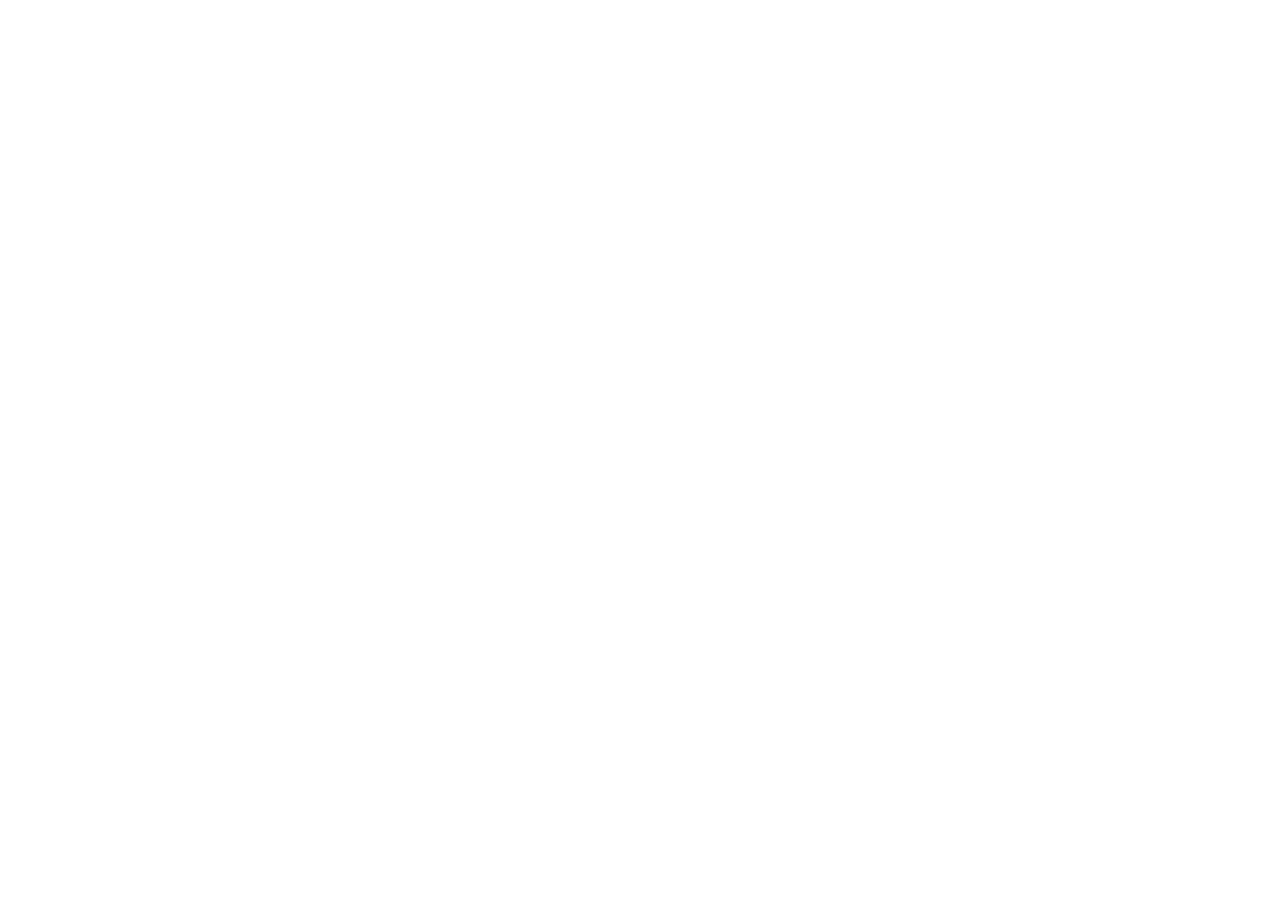
==== index.html @ e5e3c278 "Added starter files" ====
<!DOCTYPE html>
<html lang="en">
<head>
    <meta charset="UTF-8">
    <meta http-equiv="X-UA-Compatible" content="IE=edge">
    <meta name="viewport" content="width=device-width, initial-scale=1.0">
    <title>Document</title>
</head>
<body>
    
    <!-- HTML -->

</body>
</html>
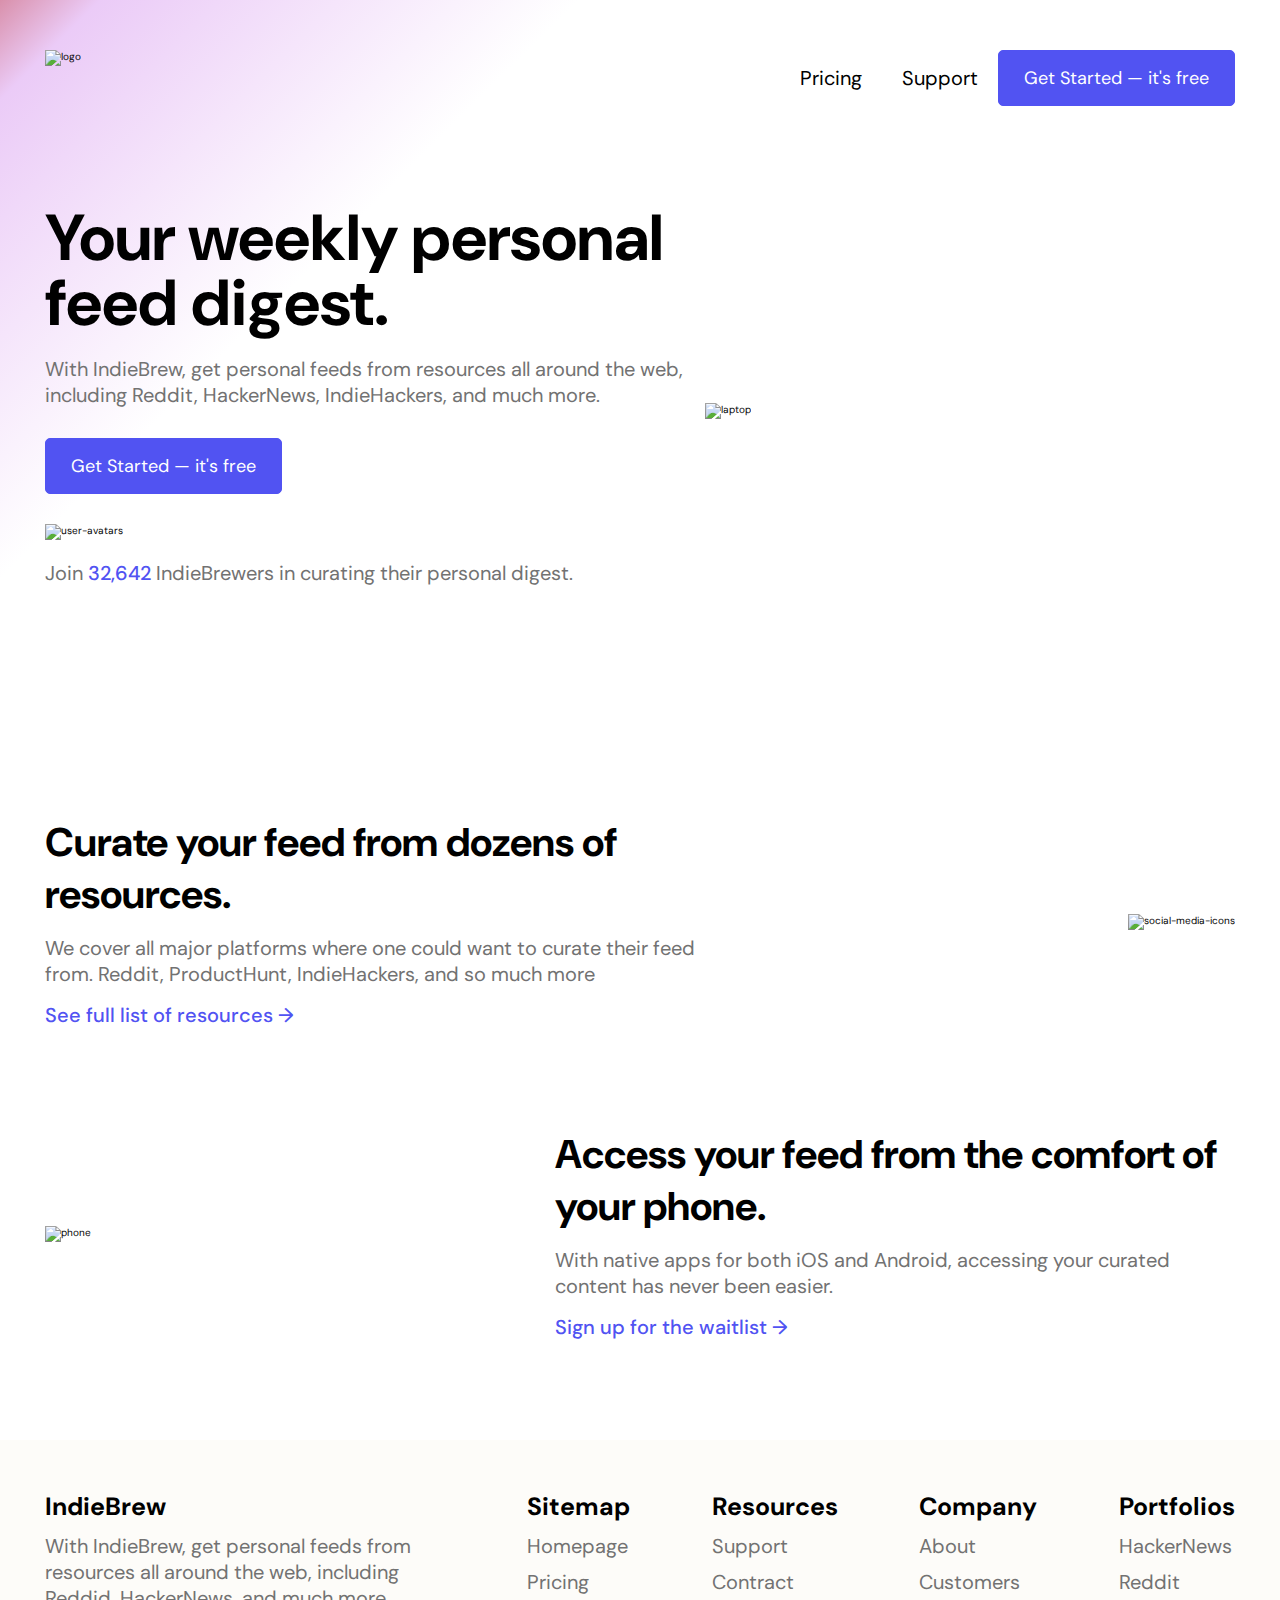
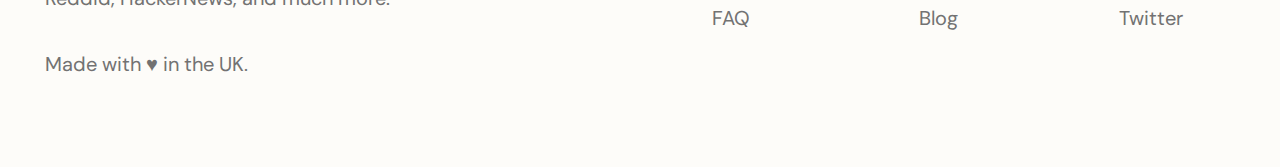
==== commit b0472643: "Finished main page" ====
--- a/index.html
+++ b/index.html
@@ -4,11 +4,123 @@
     <meta charset="UTF-8">
     <meta http-equiv="X-UA-Compatible" content="IE=edge">
     <meta name="viewport" content="width=device-width, initial-scale=1.0">
-    <title>Document</title>
+
+    <link href="https://fonts.googleapis.com/css2?family=DM+Sans:wght@400;500;700&display=swap" rel="stylesheet">
+    <link rel="stylesheet" href="https://cdnjs.cloudflare.com/ajax/libs/font-awesome/5.12.1/css/all.min.css"/>
+    <link rel="stylesheet" href="css/style.css">
+
+    <title>IndieBrew</title>
 </head>
 <body>
     
-    <!-- HTML -->
+    <header class="header">
+        <div class="container">
+            <div class="header__content">
+                <div class="header__box">
+                    <img class="header__box--logo" src="Assets/Logo.svg" alt="logo">
+                </div>
+        
+                <ul class="header__nav">
+                    <li class="header__nav--item"><a class="header__nav--link" href="#">Pricing</a></li>
+                    <li class="header__nav--item"><a class="header__nav--link" href="#">Support</a></li>
+                    <li class="header__nav--item"><a class="btn" href="#">Get Started &#8212; it's free</a></li>
+                </ul>
+            </div>
+
+            <div class="intro__content">
+                <div class="intro__description">
+                    <h1 class="heading-1">Your weekly personal feed digest.</h1>
+
+                    <p class="intro__text">With IndieBrew, get personal feeds from resources all around the web, including Reddit, HackerNews, IndieHackers, and much more.</p>
+
+                    <a class="btn intro__button" href="#">Get Started &#8212; it's free</a>
+    
+                    <img class="intro__avatars" src="Assets/User Avatars.svg" alt="user-avatars">
+
+                    <p class="intro__text">Join <span class="color-blue">32,642</span> IndieBrewers in curating their personal digest.</p>
+                </div>
+
+                <div class="intro__box">
+                    <img class="intro__box--image" src="Assets/Feed Mockup.png" alt="laptop">
+                </div>
+            </div>
+        </div>
+    </header>
+
+    <main class="access">
+        <div class="container">
+            <div class="access__content">
+                <div class="access__row">
+                    <div class="access__text-box">
+                        <h2 class="heading-2">Curate your feed from dozens of resources.</h2>
+
+                        <p class="access__text">We cover all major platforms where one could want to curate their feed from. Reddit, ProductHunt, IndieHackers, and so much more</p>
+
+                        <a class="access__link" href="#">See full list of resources &#8594;</a>
+                    </div>
+
+                    <div class="access__image-box">
+                        <img class="access__image access__image--1" src="Assets/Social Media Icons.png" alt="social-media-icons">
+                    </div>
+                </div>
+
+                <div class="access__row access__row--2">
+                    <div class="access__image-box">
+                        <img class="access__image  access__image--2" src="Assets/Phone Mockup.png" alt="phone">
+                    </div>
+
+                    <div class="access__text-box">
+                        <h2 class="heading-2">Access your feed from the comfort of your phone.</h2>
+
+                        <p class="access__text">With native apps for both iOS and Android, accessing your curated content has never been easier.</p>
+
+                        <a class="access__link" href="#">Sign up for the waitlist &#8594;</a>
+                    </div>
+                </div>
+            </div>
+        </div>
+    </main>
+
+    <footer class="footer">
+        <div class="container">
+            <div class="footer__content">
+                <div class="footer__text-box">
+                    <h3 class="heading-3">IndieBrew</h3>
+
+                    <p class="footer__text">With IndieBrew, get personal feeds from resources all around the web, including Reddid, HackerNews, and much more.</p>
+
+                    <p class="footer__text">Made with &hearts; in the UK.</p>
+                </div>
+
+                <ul class="footer__list">
+                    <li class="footer__list--item"><h3 class="heading-3">Sitemap</h3></li>
+                    <li class="footer__list--item"><a class="footer__list--link" href="#">Homepage</a></li>
+                    <li class="footer__list--item"><a class="footer__list--link" href="#">Pricing</a></li>
+                </ul>
+
+                <ul class="footer__list">
+                    <li class="footer__list--item"><h3 class="heading-3">Resources</h3></li>
+                    <li class="footer__list--item"><a class="footer__list--link" href="#">Support</a></li>
+                    <li class="footer__list--item"><a class="footer__list--link" href="#">Contract</a></li>
+                    <li class="footer__list--item"><a class="footer__list--link" href="#">FAQ</a></li>
+                </ul>
+
+                <ul class="footer__list">
+                    <li class="footer__list--item"><h3 class="heading-3">Company</h3></li>
+                    <li class="footer__list--item"><a class="footer__list--link" href="#">About</a></li>
+                    <li class="footer__list--item"><a class="footer__list--link" href="#">Customers</a></li>
+                    <li class="footer__list--item"><a class="footer__list--link" href="#">Blog</a></li>
+                </ul>
+
+                <ul class="footer__list">
+                    <li class="footer__list--item"><h3 class="heading-3">Portfolios</h3></li>
+                    <li class="footer__list--item"><a class="footer__list--link" href="#">HackerNews</a></li>
+                    <li class="footer__list--item"><a class="footer__list--link" href="#">Reddit</a></li>
+                    <li class="footer__list--item"><a class="footer__list--link" href="#">Twitter</a></li>
+                </ul>
+            </div>
+        </div>
+    </footer>
 
 </body>
 </html>--- a/css/style.css
+++ b/css/style.css
@@ -0,0 +1,159 @@
+*,
+*::before,
+*::after {
+  margin: 0;
+  padding: 0;
+  box-sizing: inherit; }
+
+html {
+  box-sizing: border-box;
+  font-size: 62.5%;
+  font-family: 'DM Sans', sans-serif; }
+
+.container {
+  max-width: 125rem;
+  margin: 0 auto; }
+
+.heading-1 {
+  font-size: 6.5rem;
+  line-height: 6.5rem; }
+
+.heading-2 {
+  font-size: 4rem; }
+
+.heading-3 {
+  font-size: 2.5rem; }
+
+.btn {
+  display: inline-block;
+  font-size: 1.8rem;
+  padding: 1.5rem 2.5rem;
+  border-radius: 5px;
+  border: 1px solid #5153f2;
+  background-color: #5153f2;
+  cursor: pointer;
+  color: #fff;
+  text-decoration: none;
+  transition: 0.2s;
+  text-align: center; }
+  .btn:hover {
+    background-color: transparent;
+    color: #000; }
+
+.color-blue {
+  color: #5153f2;
+  font-weight: 500; }
+
+.color-blue-underscore {
+  color: #5153f2;
+  font-weight: 700;
+  border-bottom: 1px solid #5153f2; }
+
+.header {
+  background: linear-gradient(135deg, #d990ab 0%, #ebcbf7 5%, #fff 29%);
+  padding-top: 5rem; }
+  .header__box {
+    display: flex; }
+  .header__content {
+    display: flex;
+    justify-content: space-between;
+    padding: 0 3rem; }
+  .header__nav {
+    display: flex;
+    list-style: none;
+    font-size: 2rem;
+    align-items: center;
+    color: #000; }
+    .header__nav--link {
+      text-decoration: none;
+      padding: 0 2rem;
+      color: #000;
+      transition: 0.2s; }
+      .header__nav--link:hover {
+        color: #5153f2; }
+
+.intro__content {
+  display: flex;
+  align-items: center;
+  padding: 10rem 3rem; }
+
+.intro__description {
+  max-width: 66rem;
+  min-width: 50%; }
+
+.intro__text {
+  font-size: 2rem;
+  color: #727272;
+  margin: 2rem 0 3rem 0; }
+
+.intro__avatars {
+  display: block;
+  margin: 3rem 0 2rem 0; }
+
+.intro__box {
+  max-width: 53rem; }
+  .intro__box--image {
+    max-width: 100%; }
+
+.access__content {
+  padding: 0 3rem;
+  margin: 10rem 0; }
+
+.access__row {
+  display: flex;
+  justify-content: space-between;
+  align-items: center;
+  margin-top: 10rem; }
+
+.access__image-box {
+  max-width: 50rem; }
+
+.access__image--1 {
+  max-width: 40rem;
+  margin-left: 3rem; }
+
+.access__image--2 {
+  max-height: 50rem; }
+
+.access__text-box {
+  max-width: 68rem; }
+
+.access__text {
+  font-size: 2rem;
+  color: #727272;
+  margin: 1.5rem 0; }
+
+.access__link {
+  font-size: 2rem;
+  text-decoration: none;
+  color: #5153f2;
+  font-weight: 500;
+  border-bottom: 2px solid transparent;
+  transition: 0.2s; }
+  .access__link:hover {
+    border-bottom: 2px solid #5153f2; }
+
+.footer {
+  background-color: #fdfcf9; }
+  .footer__content {
+    display: flex;
+    justify-content: space-between;
+    padding: 5rem 3rem; }
+  .footer__text-box {
+    max-width: 40rem; }
+  .footer__text {
+    font-size: 2rem;
+    color: #727272;
+    margin: 1rem 0 4rem 0; }
+  .footer__list {
+    list-style-type: none;
+    font-size: 2rem; }
+    .footer__list--item {
+      color: #000;
+      margin-bottom: 1rem; }
+    .footer__list--link {
+      text-decoration: none;
+      color: #727272;
+      transition: 0.2s; }
+      .footer__list--link:hover {
+        border-bottom: 1px solid #727272; }
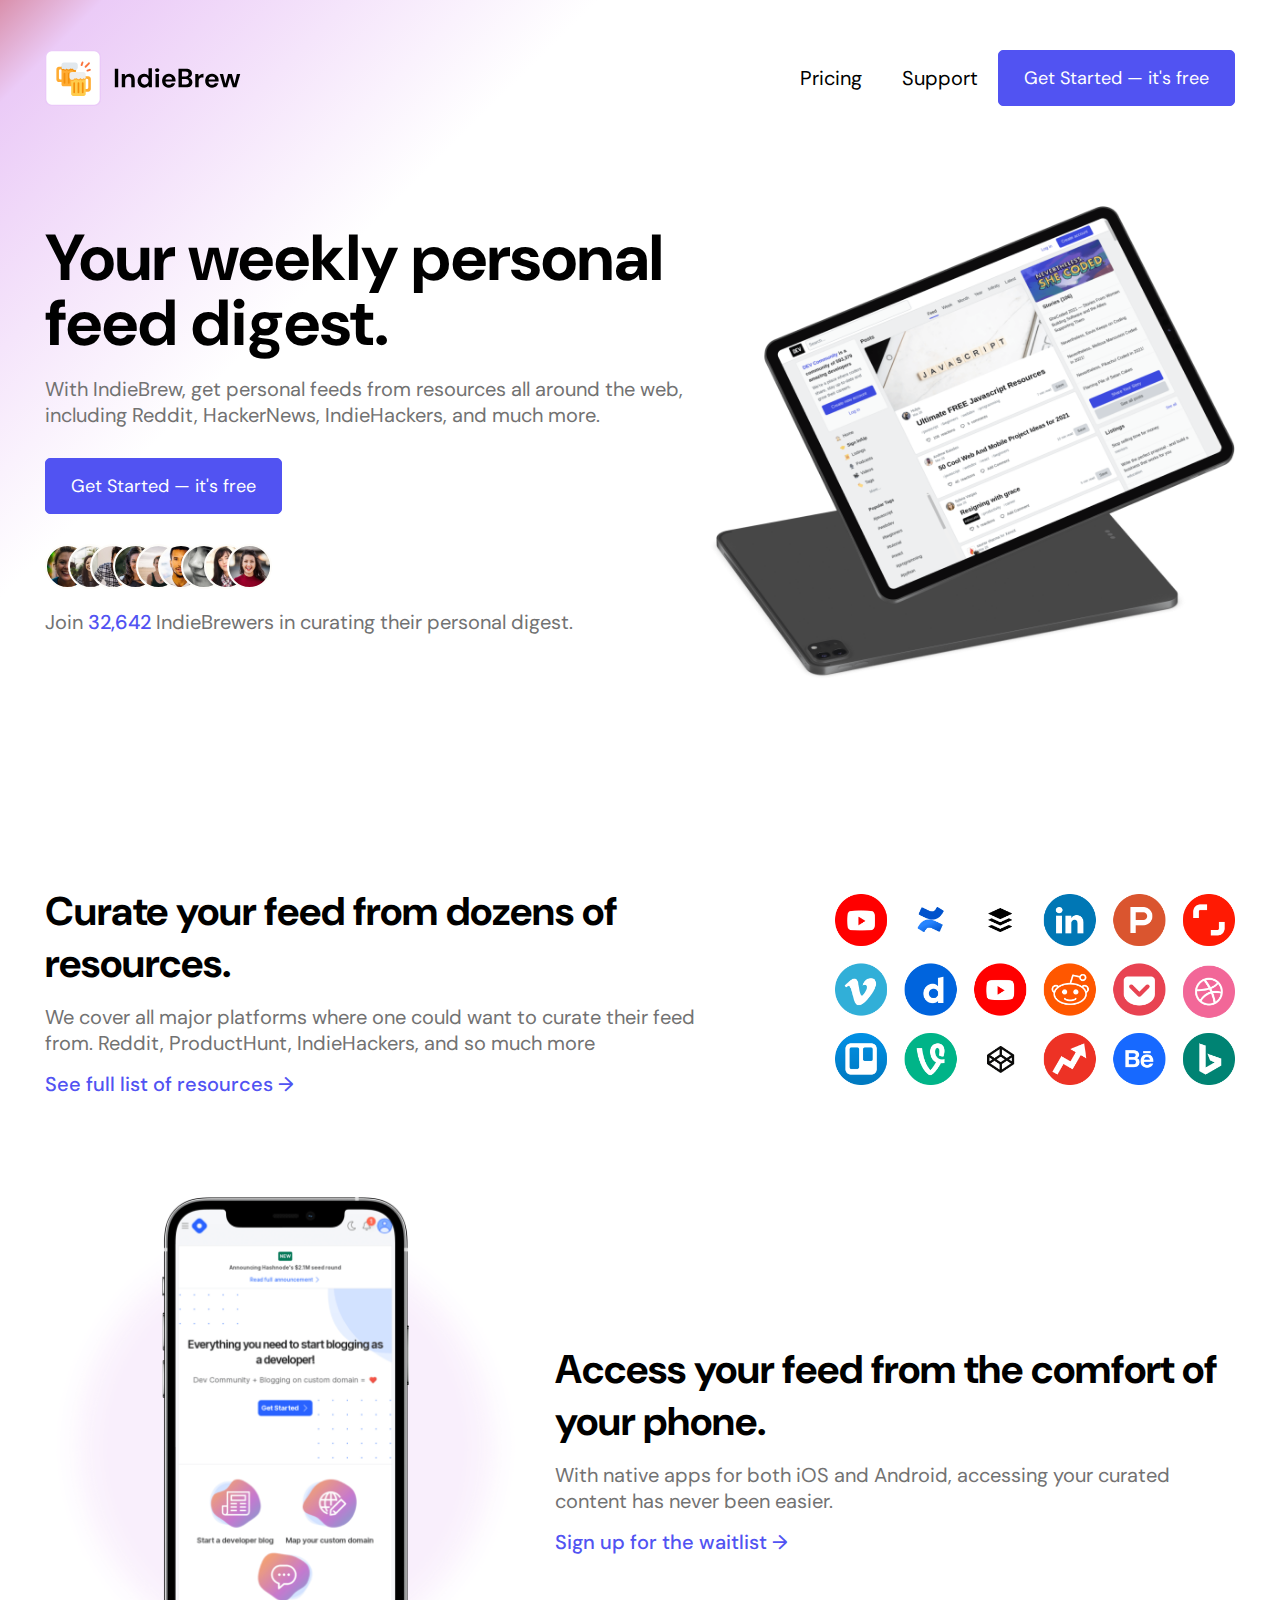
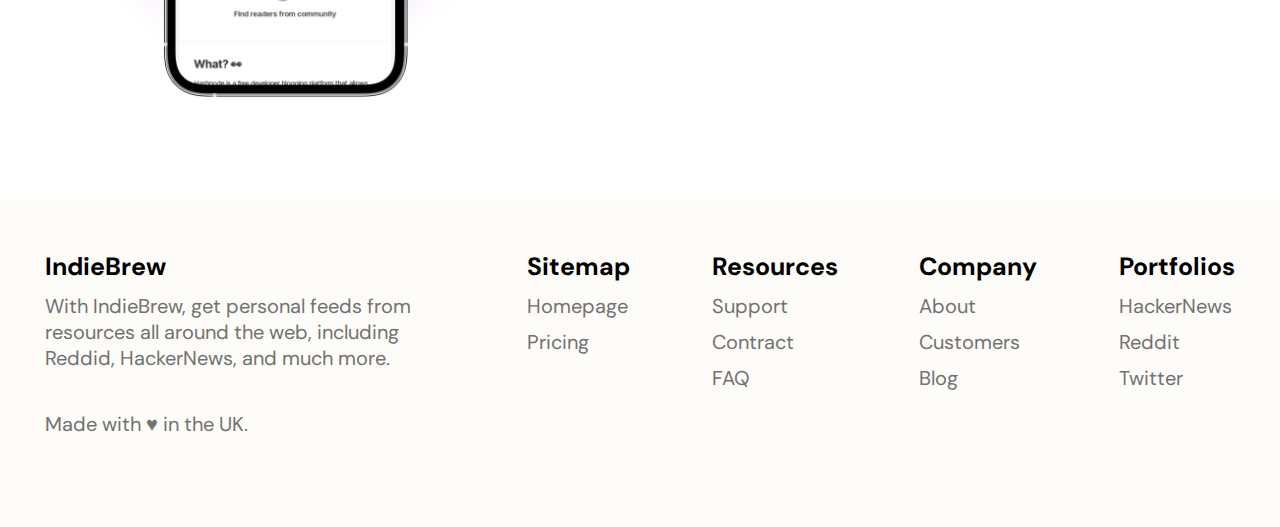
==== commit 1f84358b: "Fixed broken images" ====
--- a/index.html
+++ b/index.html
@@ -9,6 +9,8 @@
     <link rel="stylesheet" href="https://cdnjs.cloudflare.com/ajax/libs/font-awesome/5.12.1/css/all.min.css"/>
     <link rel="stylesheet" href="css/style.css">
 
+    <script src="app.js" defer></script>
+
     <title>IndieBrew</title>
 </head>
 <body>
@@ -17,13 +19,17 @@
         <div class="container">
             <div class="header__content">
                 <div class="header__box">
-                    <img class="header__box--logo" src="Assets/Logo.svg" alt="logo">
+                    <img class="header__box--logo" src="./images/logo.svg" alt="logo">
+                </div>
+
+                <div class="header__hamburger">
+                    <img src="./images/hamburger-menu.svg" alt="">
                 </div>
         
                 <ul class="header__nav">
                     <li class="header__nav--item"><a class="header__nav--link" href="#">Pricing</a></li>
                     <li class="header__nav--item"><a class="header__nav--link" href="#">Support</a></li>
-                    <li class="header__nav--item"><a class="btn" href="#">Get Started &#8212; it's free</a></li>
+                    <li class="header__nav--item"><a class="btn btn-nav" href="sign-up.html">Get Started &#8212; it's free</a></li>
                 </ul>
             </div>
 
@@ -33,15 +39,15 @@
 
                     <p class="intro__text">With IndieBrew, get personal feeds from resources all around the web, including Reddit, HackerNews, IndieHackers, and much more.</p>
 
-                    <a class="btn intro__button" href="#">Get Started &#8212; it's free</a>
+                    <a class="btn intro__button" href="sign-up.html">Get Started &#8212; it's free</a>
     
-                    <img class="intro__avatars" src="Assets/User Avatars.svg" alt="user-avatars">
+                    <img class="intro__avatars" src="./images/user-avatars.svg" alt="user-avatars">
 
                     <p class="intro__text">Join <span class="color-blue">32,642</span> IndieBrewers in curating their personal digest.</p>
                 </div>
 
                 <div class="intro__box">
-                    <img class="intro__box--image" src="Assets/Feed Mockup.png" alt="laptop">
+                    <img class="intro__box--image" src="./images/feed-mockup.png" alt="laptop">
                 </div>
             </div>
         </div>
@@ -60,13 +66,13 @@
                     </div>
 
                     <div class="access__image-box">
-                        <img class="access__image access__image--1" src="Assets/Social Media Icons.png" alt="social-media-icons">
+                        <img class="access__image access__image--1" src="./images/social-media-icons.png" alt="social-media-icons">
                     </div>
                 </div>
 
                 <div class="access__row access__row--2">
                     <div class="access__image-box">
-                        <img class="access__image  access__image--2" src="Assets/Phone Mockup.png" alt="phone">
+                        <img class="access__image  access__image--2" src="./images/phone-mockup.png" alt="phone">
                     </div>
 
                     <div class="access__text-box">
--- a/css/style.css
+++ b/css/style.css
@@ -9,6 +9,9 @@
   box-sizing: border-box;
   font-size: 62.5%;
   font-family: 'DM Sans', sans-serif; }
+  @media only screen and (max-width: 53em) {
+    html {
+      font-size: 50%; } }
 
 .container {
   max-width: 125rem;
@@ -17,14 +20,22 @@
 .heading-1 {
   font-size: 6.5rem;
   line-height: 6.5rem; }
+  @media only screen and (max-width: 62em) {
+    .heading-1 {
+      font-size: 3.6rem;
+      line-height: 3.6rem; } }
 
 .heading-2 {
   font-size: 4rem; }
+  @media only screen and (max-width: 62em) {
+    .heading-2 {
+      font-size: 3rem; } }
 
 .heading-3 {
   font-size: 2.5rem; }
 
-.btn {
+.btn,
+.btn-nav {
   display: inline-block;
   font-size: 1.8rem;
   padding: 1.5rem 2.5rem;
@@ -36,9 +47,28 @@
   text-decoration: none;
   transition: 0.2s;
   text-align: center; }
-  .btn:hover {
+  .btn:hover,
+  .btn-nav:hover {
     background-color: transparent;
     color: #000; }
+
+@media only screen and (max-width: 46em) {
+  .btn-nav {
+    background-color: transparent;
+    color: #000; } }
+
+.signup-btn {
+  display: inline-block;
+  background-color: #fff;
+  font-size: 3.1rem;
+  height: 4rem;
+  width: 4rem;
+  text-decoration: none;
+  font-weight: 700;
+  text-align: center;
+  border-radius: 5px;
+  color: #000;
+  border: 1px solid #727272; }
 
 .color-blue {
   color: #5153f2;
@@ -54,6 +84,10 @@
   padding-top: 5rem; }
   .header__box {
     display: flex; }
+    @media only screen and (max-width: 25em) {
+      .header__box--logo {
+        height: 80%;
+        align-self: center; } }
   .header__content {
     display: flex;
     justify-content: space-between;
@@ -64,6 +98,24 @@
     font-size: 2rem;
     align-items: center;
     color: #000; }
+    @media only screen and (max-width: 46em) {
+      .header__nav {
+        display: none;
+        top: 0;
+        left: 0;
+        position: absolute;
+        z-index: 10;
+        background-color: #fff;
+        border-bottom: 1px solid #000;
+        min-width: 100%;
+        color: #fff;
+        padding: 2rem 0; } }
+    .header__nav--show {
+      display: block; }
+    @media only screen and (max-width: 46em) {
+      .header__nav--item {
+        padding: 1rem 0;
+        margin-left: 2rem; } }
     .header__nav--link {
       text-decoration: none;
       padding: 0 2rem;
@@ -71,15 +123,31 @@
       transition: 0.2s; }
       .header__nav--link:hover {
         color: #5153f2; }
+  .header__hamburger {
+    display: none;
+    align-self: center;
+    z-index: 15; }
+    @media only screen and (max-width: 46em) {
+      .header__hamburger {
+        display: block; } }
 
 .intro__content {
   display: flex;
   align-items: center;
   padding: 10rem 3rem; }
+  @media only screen and (max-width: 53em) {
+    .intro__content {
+      padding: 5rem 3rem; } }
+  @media only screen and (max-width: 48em) {
+    .intro__content {
+      flex-direction: column-reverse; } }
 
 .intro__description {
   max-width: 66rem;
   min-width: 50%; }
+  @media only screen and (max-width: 48em) {
+    .intro__description {
+      text-align: center; } }
 
 .intro__text {
   font-size: 2rem;
@@ -89,21 +157,37 @@
 .intro__avatars {
   display: block;
   margin: 3rem 0 2rem 0; }
+  @media only screen and (max-width: 48em) {
+    .intro__avatars {
+      margin: 3rem auto 2rem auto; } }
 
 .intro__box {
   max-width: 53rem; }
+  @media only screen and (max-width: 48em) {
+    .intro__box {
+      max-width: 65rem;
+      margin-bottom: 2rem; } }
   .intro__box--image {
     max-width: 100%; }
 
 .access__content {
   padding: 0 3rem;
   margin: 10rem 0; }
+  @media only screen and (max-width: 48em) {
+    .access__content {
+      margin-top: -10rem; } }
 
 .access__row {
   display: flex;
   justify-content: space-between;
   align-items: center;
   margin-top: 10rem; }
+  @media only screen and (max-width: 46em) {
+    .access__row {
+      flex-direction: column; } }
+  @media only screen and (max-width: 46em) {
+    .access__row--2 {
+      flex-direction: column-reverse; } }
 
 .access__image-box {
   max-width: 50rem; }
@@ -111,12 +195,24 @@
 .access__image--1 {
   max-width: 40rem;
   margin-left: 3rem; }
+  @media only screen and (max-width: 46em) {
+    .access__image--1 {
+      margin-left: 0;
+      margin-top: 3rem;
+      max-width: 100%; } }
 
 .access__image--2 {
   max-height: 50rem; }
+  @media only screen and (max-width: 46em) {
+    .access__image--2 {
+      margin-top: 3rem;
+      max-width: 100%; } }
 
 .access__text-box {
   max-width: 68rem; }
+  @media only screen and (max-width: 46em) {
+    .access__text-box {
+      text-align: center; } }
 
 .access__text {
   font-size: 2rem;
@@ -139,8 +235,17 @@
     display: flex;
     justify-content: space-between;
     padding: 5rem 3rem; }
+    @media only screen and (max-width: 46em) {
+      .footer__content {
+        flex-direction: column; } }
   .footer__text-box {
     max-width: 40rem; }
+    @media only screen and (max-width: 62em) {
+      .footer__text-box {
+        max-width: 30rem; } }
+    @media only screen and (max-width: 48em) {
+      .footer__text-box {
+        max-width: 35rem; } }
   .footer__text {
     font-size: 2rem;
     color: #727272;
@@ -157,3 +262,90 @@
       transition: 0.2s; }
       .footer__list--link:hover {
         border-bottom: 1px solid #727272; }
+
+.signup {
+  background: linear-gradient(135deg, #fff 0%, #f6e6f8 66%, #fff 99%);
+  padding-top: 5rem;
+  min-height: 100vh; }
+  .signup__box {
+    display: flex; }
+    @media only screen and (max-width: 25em) {
+      .signup__box--logo {
+        height: 80%;
+        align-self: center; } }
+  .signup__content {
+    padding: 0 3rem; }
+  .signup__navigation {
+    display: flex;
+    justify-content: space-between; }
+    .signup__navigation--links {
+      display: flex;
+      align-items: center; }
+    .signup__navigation--text {
+      font-size: 2rem;
+      padding-left: 1.5rem;
+      font-weight: 700; }
+      @media only screen and (max-width: 46em) {
+        .signup__navigation--text {
+          display: none; } }
+  .signup__row {
+    margin-top: 10rem;
+    padding-bottom: 10rem;
+    display: flex;
+    justify-content: space-between; }
+    @media only screen and (max-width: 53em) {
+      .signup__row {
+        flex-direction: column; } }
+    @media only screen and (max-width: 46em) {
+      .signup__row {
+        margin-top: 5rem;
+        padding-bottom: 5rem; } }
+  .signup__info {
+    max-width: 49rem;
+    align-self: center; }
+    @media only screen and (max-width: 62em) {
+      .signup__info {
+        max-width: 40rem; } }
+  .signup__icon {
+    height: 3rem;
+    margin-right: 1rem; }
+  .signup__text-box {
+    display: flex;
+    font-size: 2rem;
+    margin: 2rem 0; }
+  .signup__weight {
+    font-weight: 700; }
+  .signup__form {
+    padding: 5rem;
+    background-color: #fff;
+    border-radius: 10px;
+    font-size: 1.5rem;
+    max-width: 50rem;
+    margin-left: 3rem; }
+    @media only screen and (max-width: 53em) {
+      .signup__form {
+        align-self: center;
+        margin-top: 3rem;
+        margin-left: 0; } }
+    @media only screen and (max-width: 46em) {
+      .signup__form {
+        padding: 3rem; } }
+    .signup__form--row {
+      display: flex;
+      flex-direction: column;
+      margin-top: 2rem; }
+    .signup__form--label {
+      margin-bottom: 1rem;
+      font-weight: 700; }
+    .signup__form--input {
+      padding: 1.5rem;
+      border-radius: 5px;
+      border: 1px solid #727272;
+      outline: none; }
+    .signup__form--flex {
+      display: flex;
+      font-size: 1.7rem;
+      margin-bottom: 3rem; }
+      .signup__form--flex input {
+        margin-right: 1rem;
+        margin-top: 0.5rem; }
